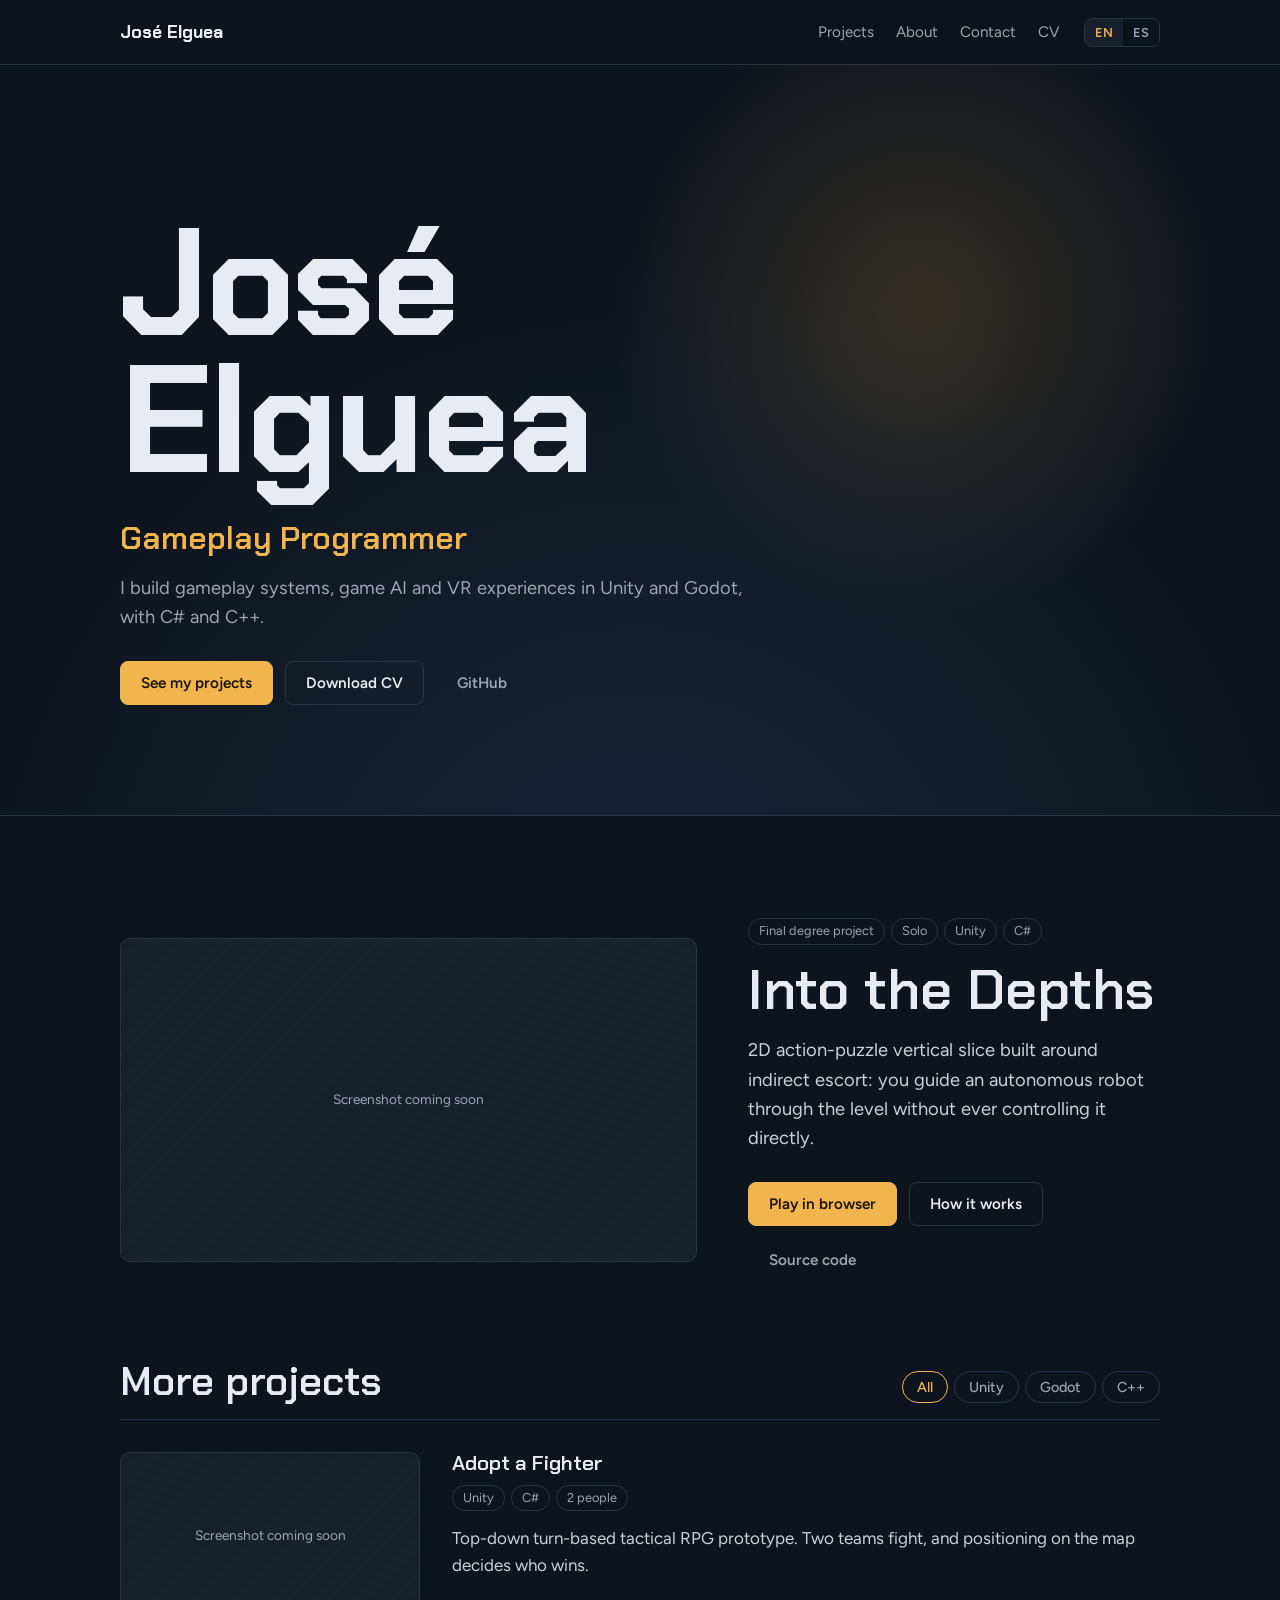
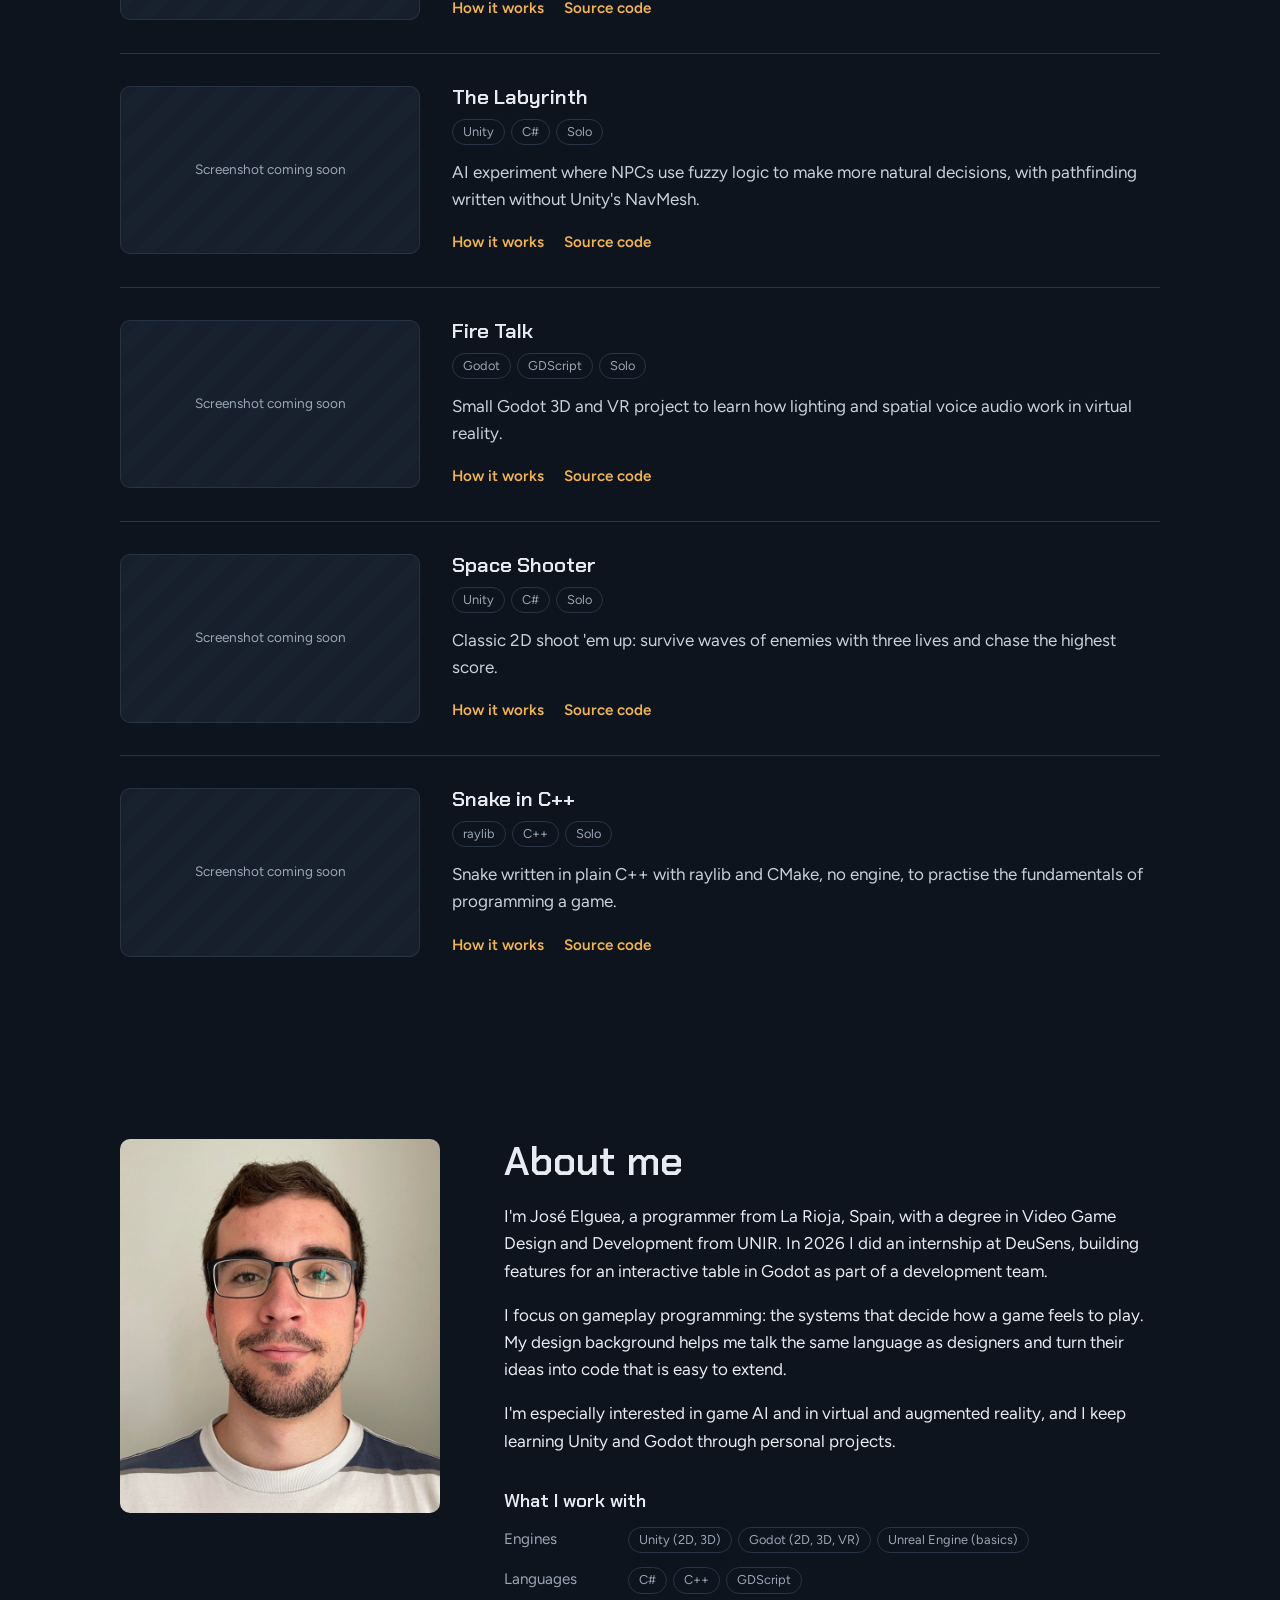
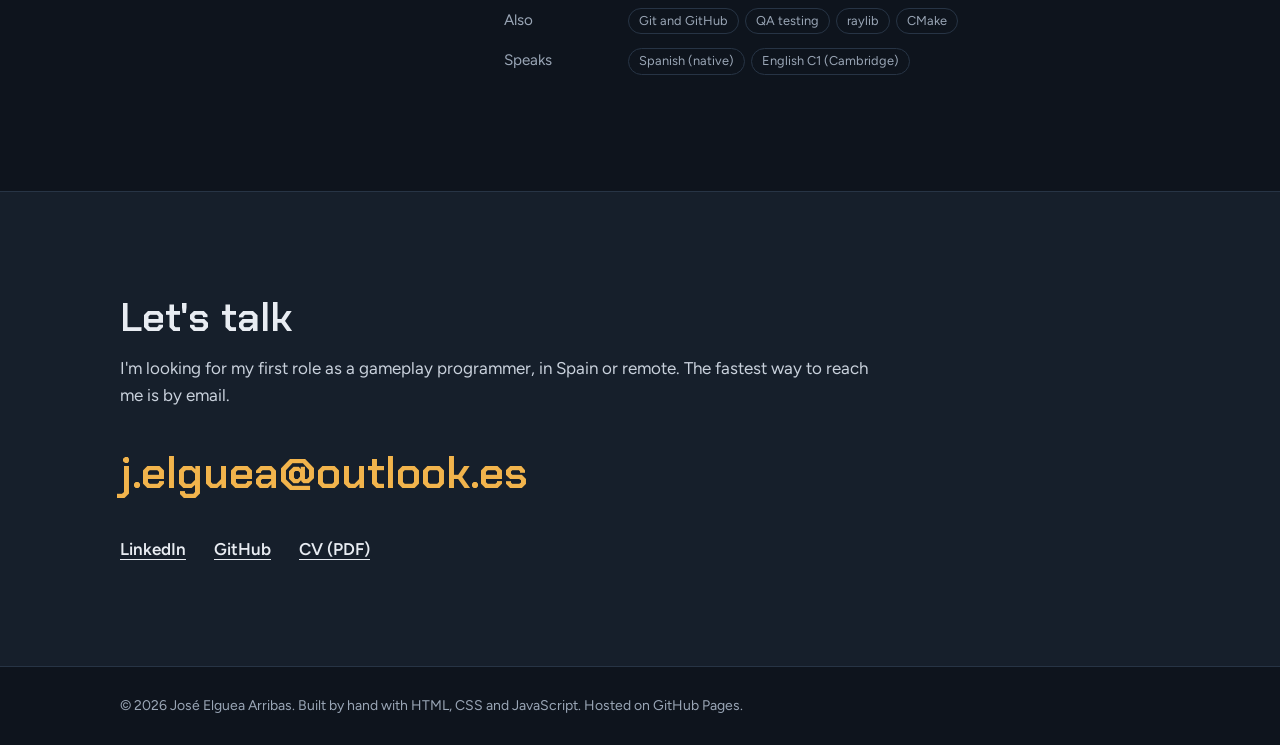
==== index.html @ 4c84e124 "First Version, Using some placeholders" ====
<!doctype html>
<html lang="en">
<head>
  <meta charset="utf-8">
  <meta name="viewport" content="width=device-width, initial-scale=1">
  <title>José Elguea · Gameplay Programmer</title>
  <meta name="description" content="Portfolio of José Elguea, gameplay programmer working in Unity and Godot with C# and C++. Gameplay systems, game AI and VR.">

  <!-- Link previews (LinkedIn, WhatsApp...). Add img/og-image.jpg (1200x630) later. -->
  <meta property="og:type" content="website">
  <meta property="og:title" content="José Elguea · Gameplay Programmer">
  <meta property="og:description" content="Gameplay systems, game AI and VR in Unity and Godot.">
  <meta property="og:url" content="https://jose-elar.github.io/">
  <meta property="og:image" content="https://jose-elar.github.io/img/og-image.jpg">
  <meta name="twitter:card" content="summary_large_image">

  <link rel="icon" href="img/favicon.svg" type="image/svg+xml">
  <link rel="preconnect" href="https://fonts.googleapis.com">
  <link rel="preconnect" href="https://fonts.gstatic.com" crossorigin>
  <link href="https://fonts.googleapis.com/css2?family=Chakra+Petch:wght@500;600;700&family=Figtree:wght@400;500;600&display=swap" rel="stylesheet">
  <link rel="stylesheet" href="css/style.css">
</head>
<body data-page="home">
  <a class="skip" href="#main">Skip to content</a>

  <header class="site-header">
    <div class="wrap header-inner">
      <a class="brand" href="./">José Elguea</a>
      <nav class="nav" aria-label="Main">
        <a href="#projects" data-i18n="navProjects">Projects</a>
        <a href="#about" data-i18n="navAbout">About</a>
        <a href="#contact" data-i18n="navContact">Contact</a>
        <a class="cv-link" href="cv/CV_EN.pdf" target="_blank" rel="noopener" data-i18n="navCv">CV</a>
      </nav>
      <div class="lang" role="group" aria-label="Language" data-i18n-aria="langLabel">
        <button type="button" data-lang="en">EN</button>
        <button type="button" data-lang="es">ES</button>
      </div>
    </div>
  </header>

  <main id="main">
    <section class="hero" id="top">
      <div class="hero-light" aria-hidden="true"></div>
      <div class="wrap hero-inner">
        <h1 class="hero-name">José<br>Elguea</h1>
        <p class="hero-role" data-i18n="heroRole">Gameplay Programmer</p>
        <p class="hero-line" data-i18n="heroLine"></p>
        <div class="actions">
          <a class="btn btn-primary" href="#projects" data-i18n="heroProjects">See my projects</a>
          <a class="btn cv-link" href="cv/CV_EN.pdf" target="_blank" rel="noopener" data-i18n="heroCv">Download CV</a>
          <a class="btn btn-quiet" href="https://github.com/Jose-Elar" target="_blank" rel="noopener" data-i18n="heroGithub">GitHub</a>
        </div>
      </div>
    </section>

    <section class="featured wrap" id="projects" aria-label="Featured project">
      <!-- filled by js/main.js from data/projects.js -->
    </section>

    <section class="more wrap" aria-labelledby="more-title">
      <div class="more-head">
        <h2 id="more-title" data-i18n="projectsTitle">More projects</h2>
        <div class="filters" role="group" aria-label="Filter projects">
          <button type="button" data-filter="all" data-i18n="filterAll" aria-pressed="true">All</button>
          <button type="button" data-filter="unity" data-i18n="filterUnity" aria-pressed="false">Unity</button>
          <button type="button" data-filter="godot" data-i18n="filterGodot" aria-pressed="false">Godot</button>
          <button type="button" data-filter="cpp" data-i18n="filterCpp" aria-pressed="false">C++</button>
        </div>
      </div>
      <ul class="project-list" id="project-list"></ul>
    </section>

    <section class="about wrap" id="about" aria-labelledby="about-title">
      <div class="about-photo">
        <!-- Put your photo at img/photo.jpg -->
        <img src="img/photo.jpg" alt="José Elguea" width="360" height="420" onerror="this.parentElement.classList.add('is-missing'); this.remove();">
      </div>
      <div class="about-text">
        <h2 id="about-title" data-i18n="aboutTitle">About me</h2>
        <div id="about-body"></div>
        <h3 data-i18n="skillsTitle">What I work with</h3>
        <dl class="skills" id="skills"></dl>
      </div>
    </section>

    <section class="contact" id="contact" aria-labelledby="contact-title">
      <div class="wrap">
        <h2 id="contact-title" data-i18n="contactTitle">Let's talk</h2>
        <p class="contact-body" data-i18n="contactBody"></p>
        <a class="contact-email" id="contact-email" href="mailto:j.elguea@outlook.es">j.elguea@outlook.es</a>
        <ul class="contact-links">
          <li><a id="contact-linkedin" href="#" target="_blank" rel="noopener" data-i18n="contactLinkedin">LinkedIn</a></li>
          <li><a id="contact-github" href="#" target="_blank" rel="noopener" data-i18n="contactGithub">GitHub</a></li>
          <li><a class="cv-link" href="cv/CV_EN.pdf" target="_blank" rel="noopener" data-i18n="contactCv">CV (PDF)</a></li>
        </ul>
      </div>
    </section>
  </main>

  <footer class="site-footer">
    <div class="wrap">
      <p>© <span id="year"></span> José Elguea Arribas. <span data-i18n="footer"></span></p>
    </div>
  </footer>

  <script src="data/texts.js"></script>
  <script src="data/projects.js"></script>
  <script src="js/main.js"></script>
</body>
</html>
---- css/style.css ----
/* ==========================================================
   José Elguea portfolio. Dark theme: "a lamp in the depths".
   Change the colors here and the whole site follows.
   ========================================================== */
:root {
  --abyss:   #0E141D;  /* page background */
  --surface: #161F2B;  /* raised areas */
  --line:    #273445;  /* borders and dividers */
  --text:    #E8ECF2;  /* main text */
  --muted:   #9AA6B6;  /* secondary text */
  --lamp:    #F2B44C;  /* accent: buttons, links, the hero light */
  --lamp-ink:#1B1307;  /* text on top of the accent */

  --font-display: "Chakra Petch", "Segoe UI", sans-serif;
  --font-body: "Figtree", "Segoe UI", system-ui, sans-serif;

  --wrap: 1120px;
  --gutter: clamp(16px, 4vw, 40px);
}

*, *::before, *::after { box-sizing: border-box; }

html { scroll-behavior: smooth; scroll-padding-top: 80px; }
@media (prefers-reduced-motion: reduce) { html { scroll-behavior: auto; } }

body {
  margin: 0;
  background: var(--abyss);
  color: var(--text);
  font-family: var(--font-body);
  font-size: 1.0625rem;
  line-height: 1.6;
  -webkit-font-smoothing: antialiased;
}

img, video, iframe { display: block; max-width: 100%; }

a { color: inherit; }
:focus-visible { outline: 2px solid var(--lamp); outline-offset: 3px; border-radius: 4px; }

h1, h2, h3 { font-family: var(--font-display); font-weight: 600; line-height: 1.1; margin: 0; }
h2 { font-size: clamp(1.75rem, 3.5vw, 2.5rem); }
h3 { font-size: 1.3rem; }
p { margin: 0 0 1em; max-width: 68ch; }

.wrap { max-width: var(--wrap); margin: 0 auto; padding: 0 var(--gutter); }

.skip {
  position: absolute; left: -999px; top: 8px; z-index: 100;
  background: var(--lamp); color: var(--lamp-ink); padding: 8px 14px; border-radius: 6px;
}
.skip:focus { left: 8px; }

/* ---------- Header ---------- */
.site-header {
  position: sticky; top: 0; z-index: 10;
  background: color-mix(in srgb, var(--abyss) 88%, transparent);
  backdrop-filter: blur(8px);
  border-bottom: 1px solid var(--line);
}
.header-inner { display: flex; align-items: center; gap: 24px; height: 64px; }
.brand { font-family: var(--font-display); font-weight: 700; font-size: 1.1rem; text-decoration: none; margin-right: auto; }
.nav { display: flex; gap: 22px; }
.nav a { text-decoration: none; color: var(--muted); font-size: 0.95rem; }
.nav a:hover { color: var(--text); }

.lang { display: flex; border: 1px solid var(--line); border-radius: 8px; overflow: hidden; }
.lang button {
  background: none; border: 0; color: var(--muted); font: 600 0.8rem var(--font-body);
  padding: 6px 10px; cursor: pointer;
}
.lang button[aria-pressed="true"] { background: var(--surface); color: var(--lamp); }

/* ---------- Buttons and links ---------- */
.actions { display: flex; flex-wrap: wrap; gap: 12px; margin-top: 28px; }
.btn {
  display: inline-flex; align-items: center; min-height: 44px; padding: 0 20px;
  border: 1px solid var(--line); border-radius: 8px;
  text-decoration: none; font-weight: 600; font-size: 0.95rem;
  transition: border-color .15s, background-color .15s;
}
.btn:hover { border-color: var(--muted); }
.btn-primary { background: var(--lamp); border-color: var(--lamp); color: var(--lamp-ink); }
.btn-primary:hover { background: #F7C66D; border-color: #F7C66D; }
.btn-quiet { border-color: transparent; color: var(--muted); }
.btn-quiet:hover { color: var(--text); border-color: transparent; }

.link { color: var(--lamp); font-weight: 600; text-decoration: none; font-size: 0.95rem; }
.link:hover { text-decoration: underline; text-underline-offset: 3px; }
.actions-small { gap: 20px; margin-top: 4px; }

.tags { list-style: none; display: flex; flex-wrap: wrap; gap: 6px; padding: 0; margin: 0 0 14px; }
.tags li {
  font-size: 0.8rem; color: var(--muted); padding: 2px 10px;
  border: 1px solid var(--line); border-radius: 999px;
}

/* ---------- Hero ---------- */
.hero {
  --lx: 72%; --ly: 32%;
  position: relative; overflow: hidden;
  padding: clamp(72px, 12vw, 150px) 0 clamp(64px, 9vw, 110px);
  border-bottom: 1px solid var(--line);
}
.hero-light {
  position: absolute; inset: 0; pointer-events: none;
  background:
    radial-gradient(520px circle at var(--lx) var(--ly), rgba(242, 180, 76, 0.16), transparent 60%),
    radial-gradient(1200px circle at 50% 120%, rgba(40, 70, 110, 0.35), transparent 60%);
  transition: background-position .2s;
}
.hero-inner { position: relative; }
.hero-name {
  font-size: clamp(4rem, 13vw, 9.5rem);
  font-weight: 700; line-height: 0.9; letter-spacing: -0.02em;
}
.hero-role {
  font-family: var(--font-display); font-weight: 600;
  font-size: clamp(1.4rem, 3vw, 2rem); color: var(--lamp);
  margin: 24px 0 10px;
}
.hero-line { color: var(--muted); font-size: 1.15rem; max-width: 52ch; }

/* ---------- Media boxes (images, placeholders) ---------- */
.media {
  position: relative; aspect-ratio: 16 / 9; border-radius: 10px; overflow: hidden;
  background: var(--surface); border: 1px solid var(--line);
}
.media img, .media video, .media iframe { width: 100%; height: 100%; object-fit: cover; border: 0; }
.media.is-missing {
  display: grid; place-items: center;
  background: repeating-linear-gradient(135deg, var(--surface) 0 14px, #18222F 14px 28px);
}
.media.is-missing span { color: var(--muted); font-size: 0.85rem; }

/* ---------- Featured project ---------- */
.featured {
  display: grid; grid-template-columns: 7fr 5fr; gap: clamp(28px, 4vw, 56px); align-items: center;
  padding-top: clamp(64px, 8vw, 104px); padding-bottom: clamp(48px, 6vw, 80px);
}
.featured h2 { font-size: clamp(2.25rem, 5vw, 3.5rem); margin-bottom: 16px; }
.lead { font-size: 1.15rem; color: #C9D1DC; }

/* ---------- Project list ---------- */
.more { padding-bottom: clamp(64px, 8vw, 110px); }
.more-head { display: flex; flex-wrap: wrap; align-items: end; justify-content: space-between; gap: 16px; margin-bottom: 16px; }
.filters { display: flex; gap: 6px; flex-wrap: wrap; }
.filters button {
  background: none; border: 1px solid var(--line); color: var(--muted);
  font: 500 0.9rem var(--font-body); padding: 6px 14px; border-radius: 999px; cursor: pointer;
}
.filters button[aria-pressed="true"] { border-color: var(--lamp); color: var(--lamp); }

.project-list { list-style: none; margin: 0; padding: 0; }
.project {
  display: grid; grid-template-columns: 300px 1fr; gap: 32px; align-items: start;
  padding: 32px 0; border-top: 1px solid var(--line);
}
.project[hidden] { display: none; }
.project-thumb { display: block; text-decoration: none; }
.project h3 { margin-bottom: 10px; }
.project h3 a { text-decoration: none; }
.project h3 a:hover { color: var(--lamp); }
.project p { color: #C9D1DC; }

/* ---------- About ---------- */
.about {
  display: grid; grid-template-columns: 320px 1fr; gap: clamp(32px, 5vw, 72px); align-items: start;
  padding-top: clamp(32px, 4vw, 48px); padding-bottom: clamp(64px, 8vw, 104px);
}
.about-photo img { width: 100%; height: auto; border-radius: 10px; }
.about-photo.is-missing {
  aspect-ratio: 6 / 7; border-radius: 10px; border: 1px solid var(--line);
  background: repeating-linear-gradient(135deg, var(--surface) 0 14px, #18222F 14px 28px);
}
.about h2 { margin-bottom: 20px; }
.about h3 { margin: 36px 0 16px; font-size: 1.15rem; }
.skills { margin: 0; }
.skills > div { display: grid; grid-template-columns: 7rem 1fr; gap: 12px; align-items: baseline; }
.skills dt { color: var(--muted); font-size: 0.95rem; }
.skills dd { margin: 0; }

/* ---------- Contact ---------- */
.contact { background: var(--surface); border-top: 1px solid var(--line); padding: clamp(64px, 8vw, 104px) 0; }
.contact h2 { margin-bottom: 16px; }
.contact-body { color: #C9D1DC; }
.contact-email {
  display: inline-block; margin: 12px 0 28px;
  font-family: var(--font-display); font-weight: 600; font-size: clamp(1.5rem, 4.5vw, 2.75rem);
  color: var(--lamp); text-decoration: none; word-break: break-word;
}
.contact-email:hover { text-decoration: underline; text-underline-offset: 6px; text-decoration-thickness: 2px; }
.contact-links { list-style: none; display: flex; flex-wrap: wrap; gap: 28px; padding: 0; margin: 0; }
.contact-links a { color: var(--text); font-weight: 600; text-underline-offset: 4px; }

/* ---------- Footer ---------- */
.site-footer { border-top: 1px solid var(--line); padding: 28px 0; color: var(--muted); font-size: 0.875rem; }
.site-footer p { margin: 0; max-width: none; }

/* ---------- Project page ---------- */
.project-page { padding-top: 32px; padding-bottom: clamp(64px, 8vw, 104px); }
.back { display: inline-block; color: var(--muted); text-decoration: none; font-size: 0.95rem; margin-bottom: 40px; }
.back:hover { color: var(--text); }
.project-head { margin-bottom: 40px; }
.project-head h1 { font-size: clamp(2.5rem, 7vw, 4.5rem); margin-bottom: 16px; }

.gallery { display: grid; grid-template-columns: repeat(auto-fit, minmax(260px, 1fr)); gap: 16px; margin-top: 16px; }

.project-info {
  display: grid; grid-template-columns: 1fr 300px; gap: clamp(32px, 5vw, 64px);
  margin-top: 56px; align-items: start;
}
.project-desc p { color: #C9D1DC; }
.facts { margin: 0; border: 1px solid var(--line); border-radius: 10px; padding: 8px 20px; }
.facts > div { padding: 12px 0; border-bottom: 1px solid var(--line); }
.facts > div:last-child { border-bottom: 0; }
.facts dt { color: var(--muted); font-size: 0.85rem; }
.facts dd { margin: 2px 0 0; font-weight: 600; }

.systems-wrap { margin-top: 72px; }
.systems-wrap h2 { margin-bottom: 24px; }
.systems { list-style: none; padding: 0; margin: 0; display: grid; grid-template-columns: repeat(auto-fit, minmax(260px, 1fr)); gap: 16px; }
.systems li { border-left: 3px solid var(--lamp); background: var(--surface); padding: 20px 22px; border-radius: 0 10px 10px 0; }
.systems h3 { font-size: 1.15rem; margin-bottom: 10px; }
.systems p { color: #C9D1DC; font-size: 0.98rem; }
.pending { color: var(--muted); font-size: 0.9rem; font-style: italic; }

/* ---------- Smaller screens ---------- */
@media (max-width: 860px) {
  .featured, .about, .project-info { grid-template-columns: 1fr; }
  .project { grid-template-columns: 200px 1fr; gap: 20px; }
  .about-photo { max-width: 260px; }
}
@media (max-width: 600px) {
  .nav { display: none; }
  .project { grid-template-columns: 1fr; }
  .skills > div { grid-template-columns: 1fr; gap: 4px; margin-bottom: 12px; }
}
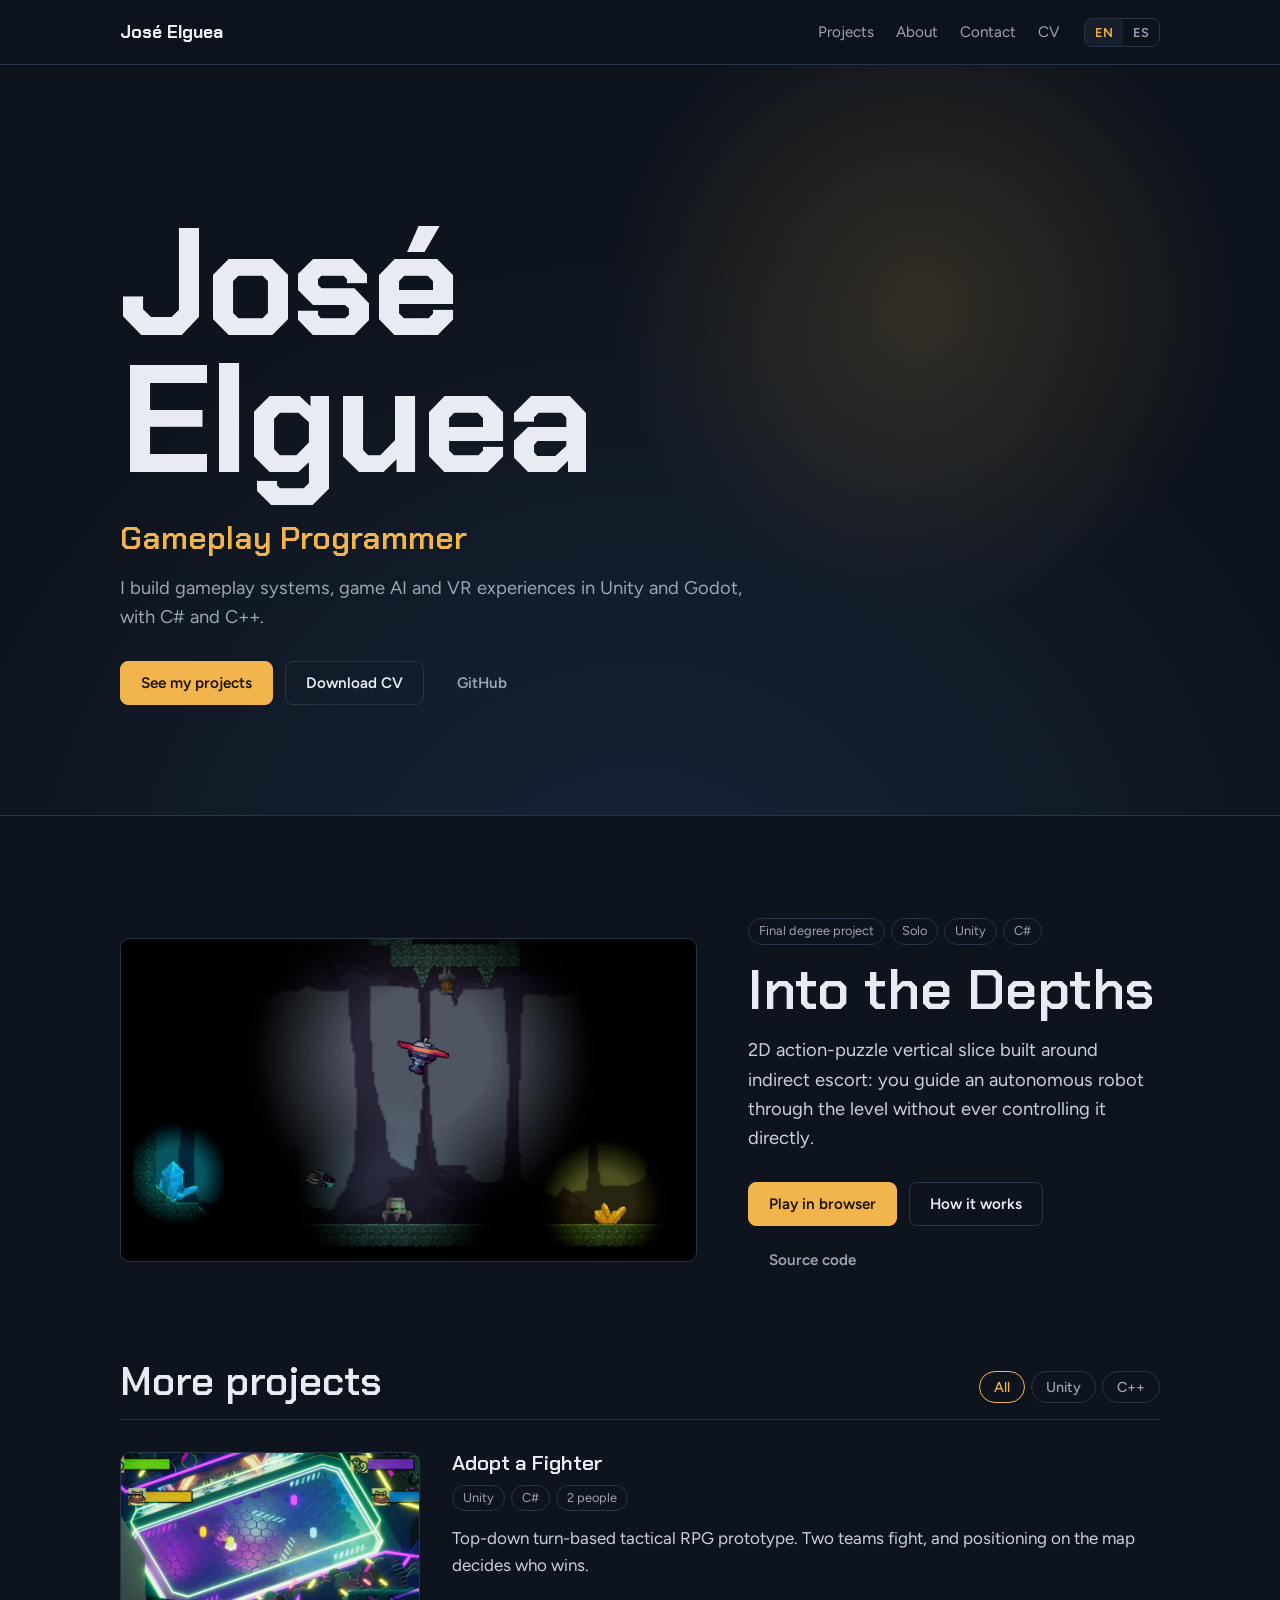
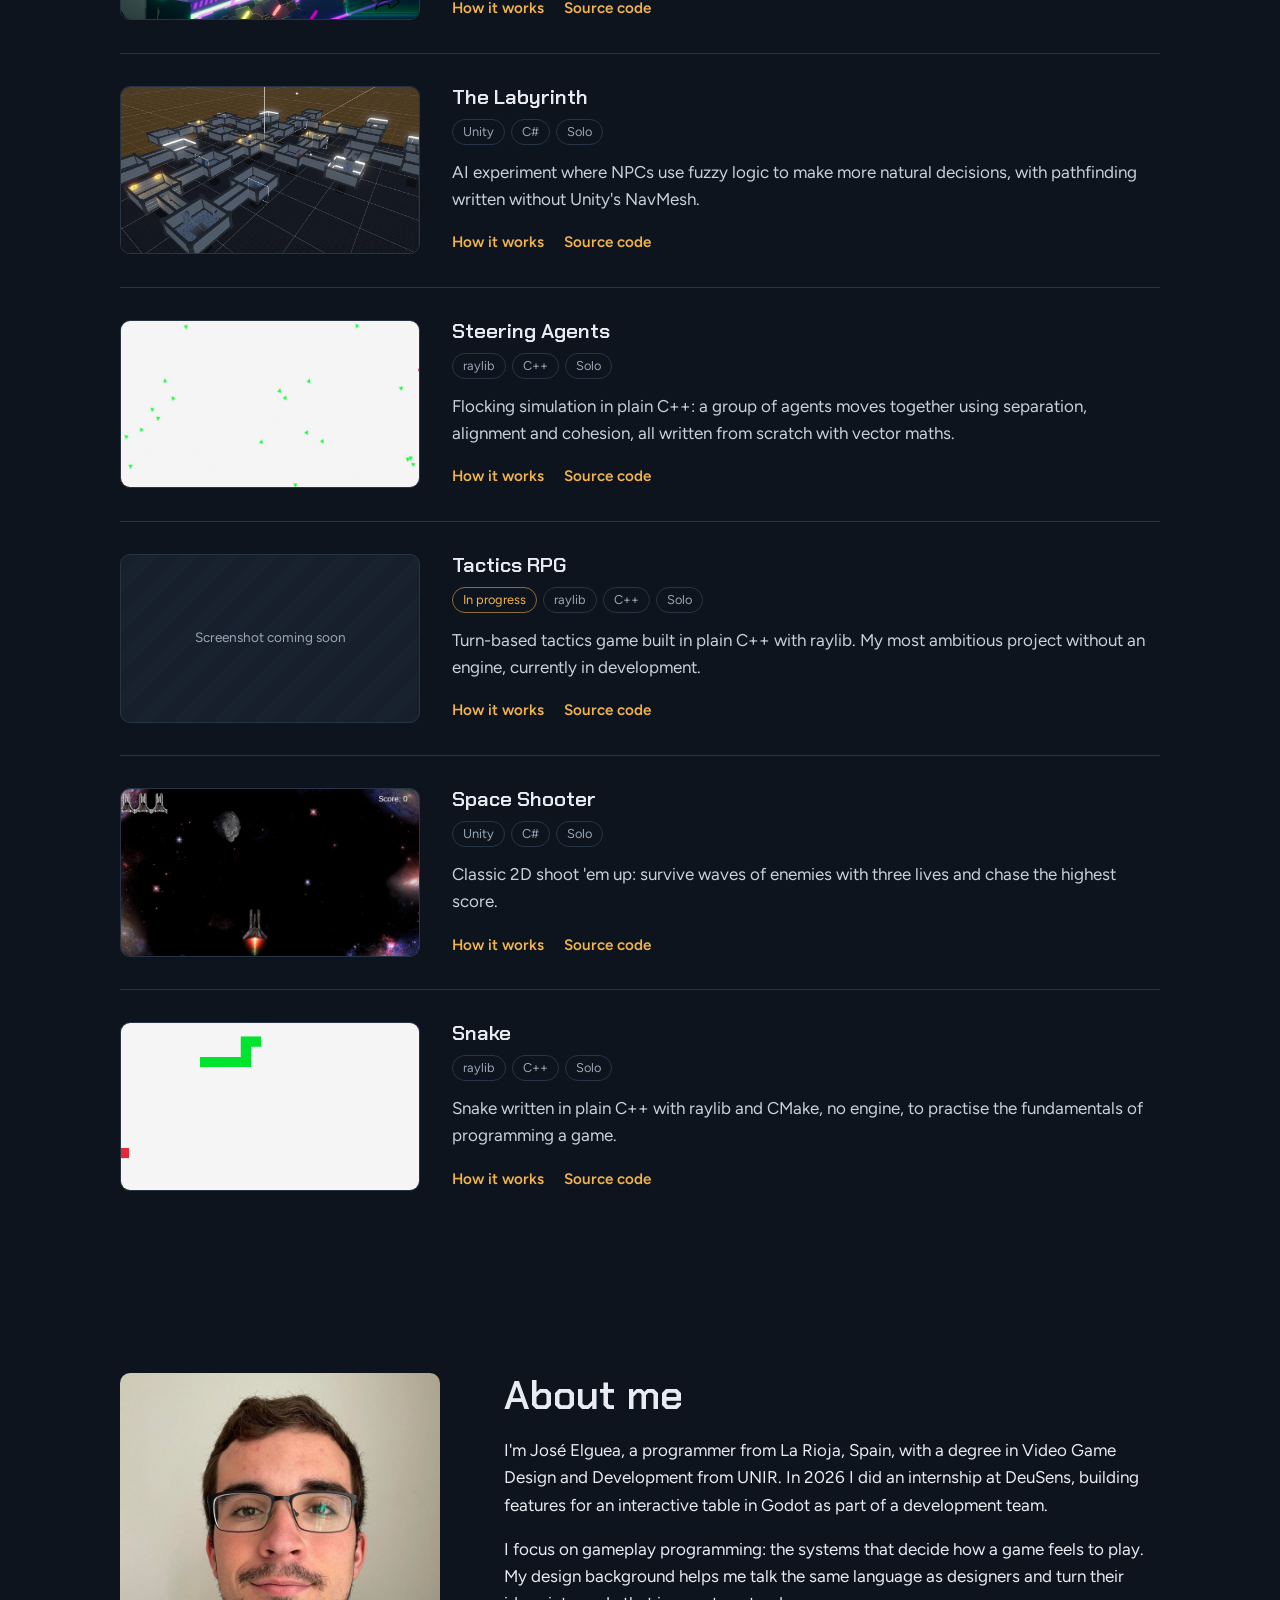
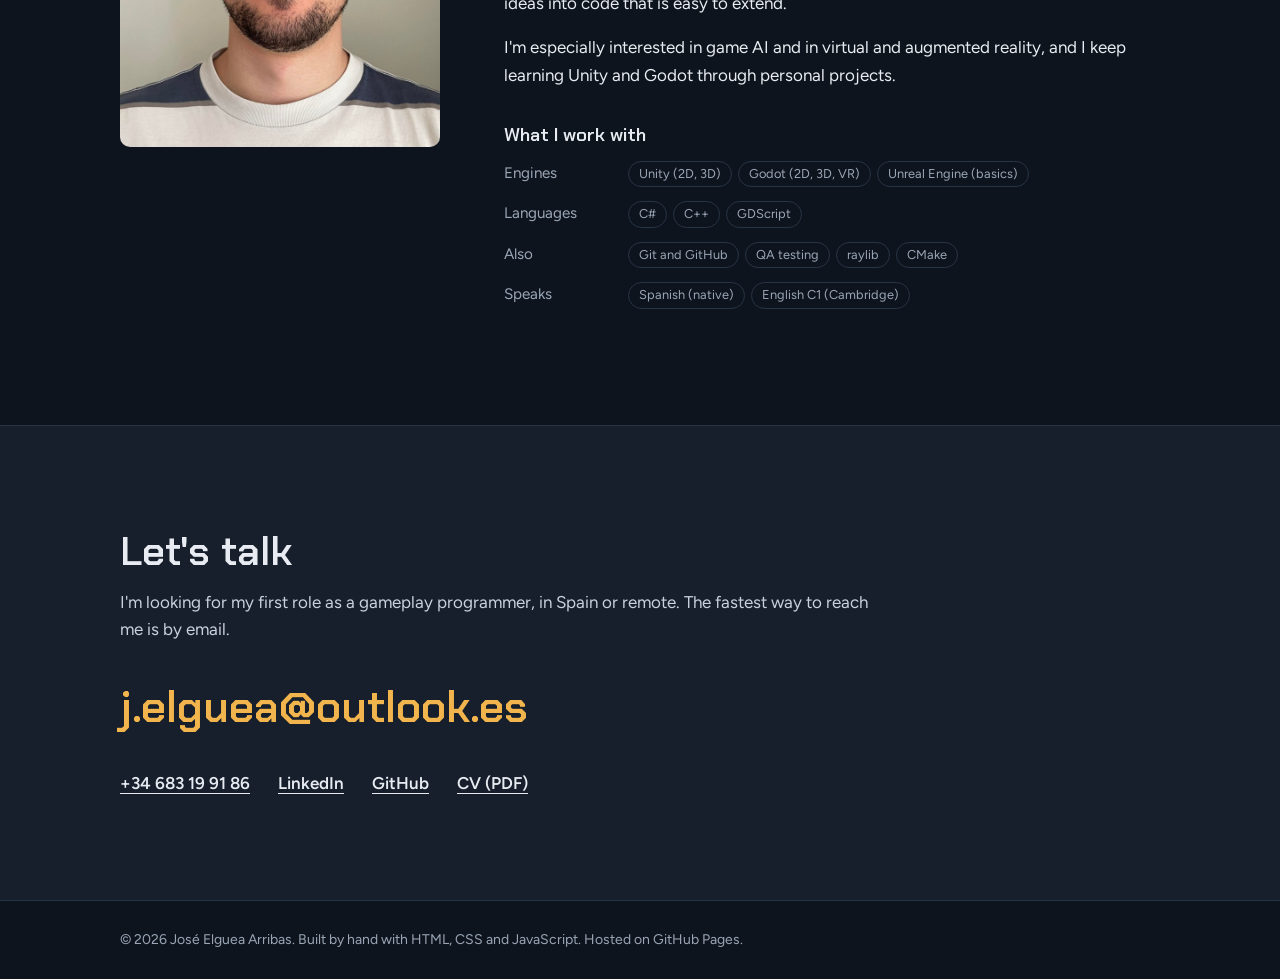
==== commit ebbd1418: "Updated page with img and gift of projects" ====
--- a/index.html
+++ b/index.html
@@ -90,6 +90,7 @@
         <p class="contact-body" data-i18n="contactBody"></p>
         <a class="contact-email" id="contact-email" href="mailto:j.elguea@outlook.es">j.elguea@outlook.es</a>
         <ul class="contact-links">
+          <li><a id="contact-phone" href="tel:+34683199186">+34 683 19 91 86</a></li>
           <li><a id="contact-linkedin" href="#" target="_blank" rel="noopener" data-i18n="contactLinkedin">LinkedIn</a></li>
           <li><a id="contact-github" href="#" target="_blank" rel="noopener" data-i18n="contactGithub">GitHub</a></li>
           <li><a class="cv-link" href="cv/CV_EN.pdf" target="_blank" rel="noopener" data-i18n="contactCv">CV (PDF)</a></li>
--- a/css/style.css
+++ b/css/style.css
@@ -95,6 +95,8 @@
   border: 1px solid var(--line); border-radius: 999px;
 }
 
+.tags .tag-wip { color: var(--lamp); border-color: color-mix(in srgb, var(--lamp) 55%, transparent); }
+
 /* ---------- Hero ---------- */
 .hero {
   --lx: 72%; --ly: 32%;
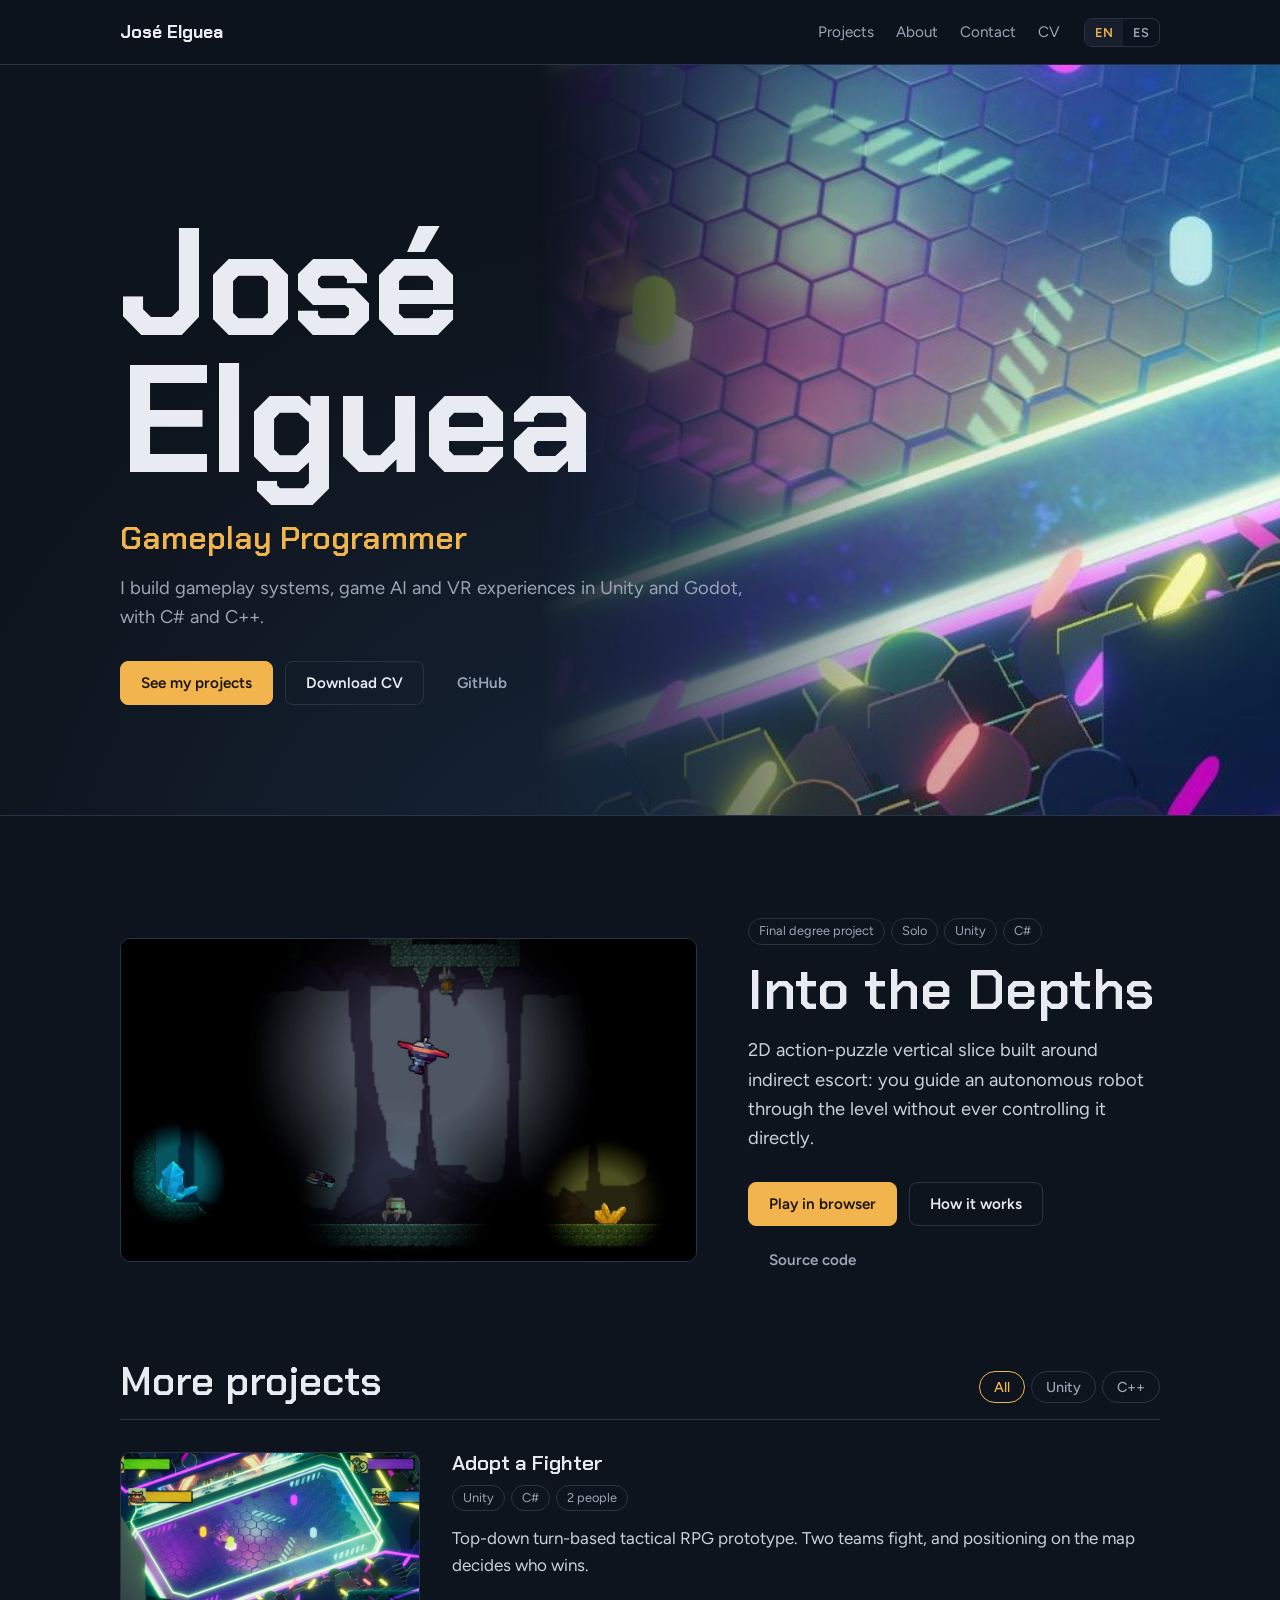
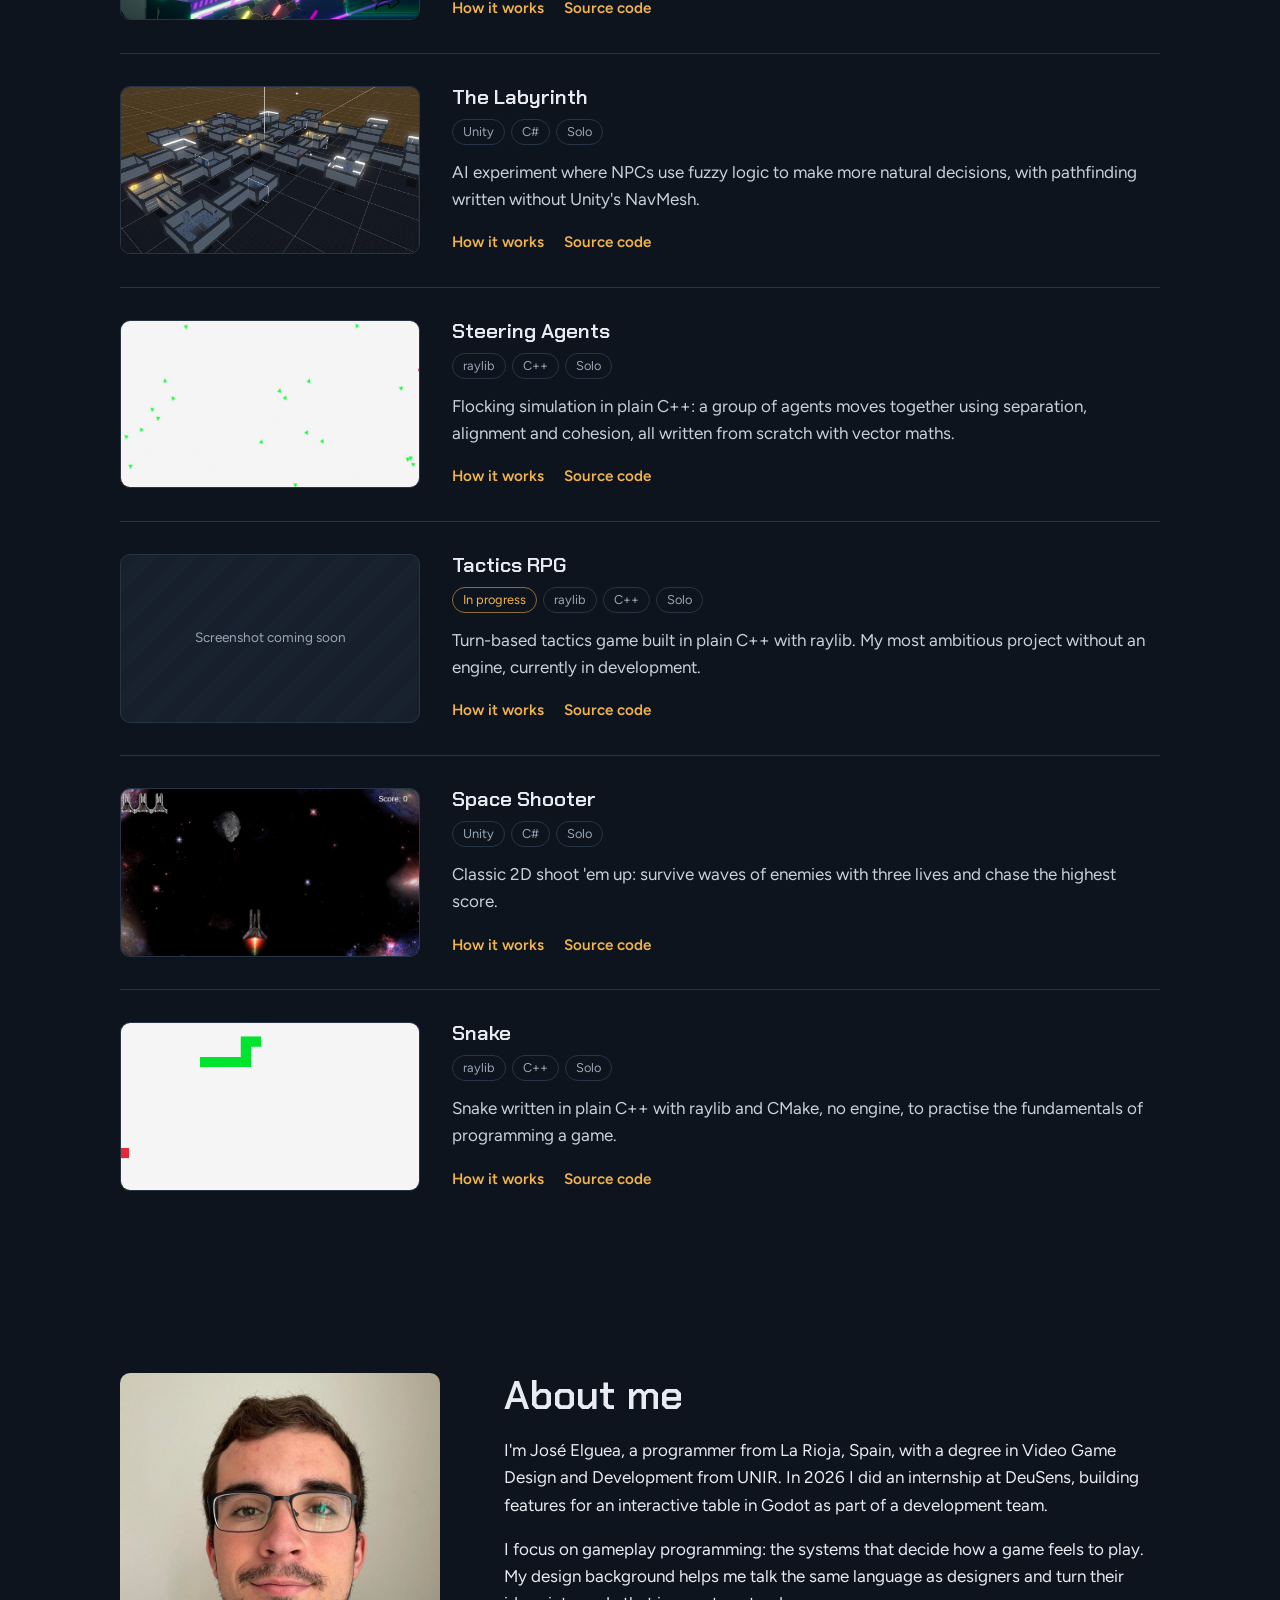
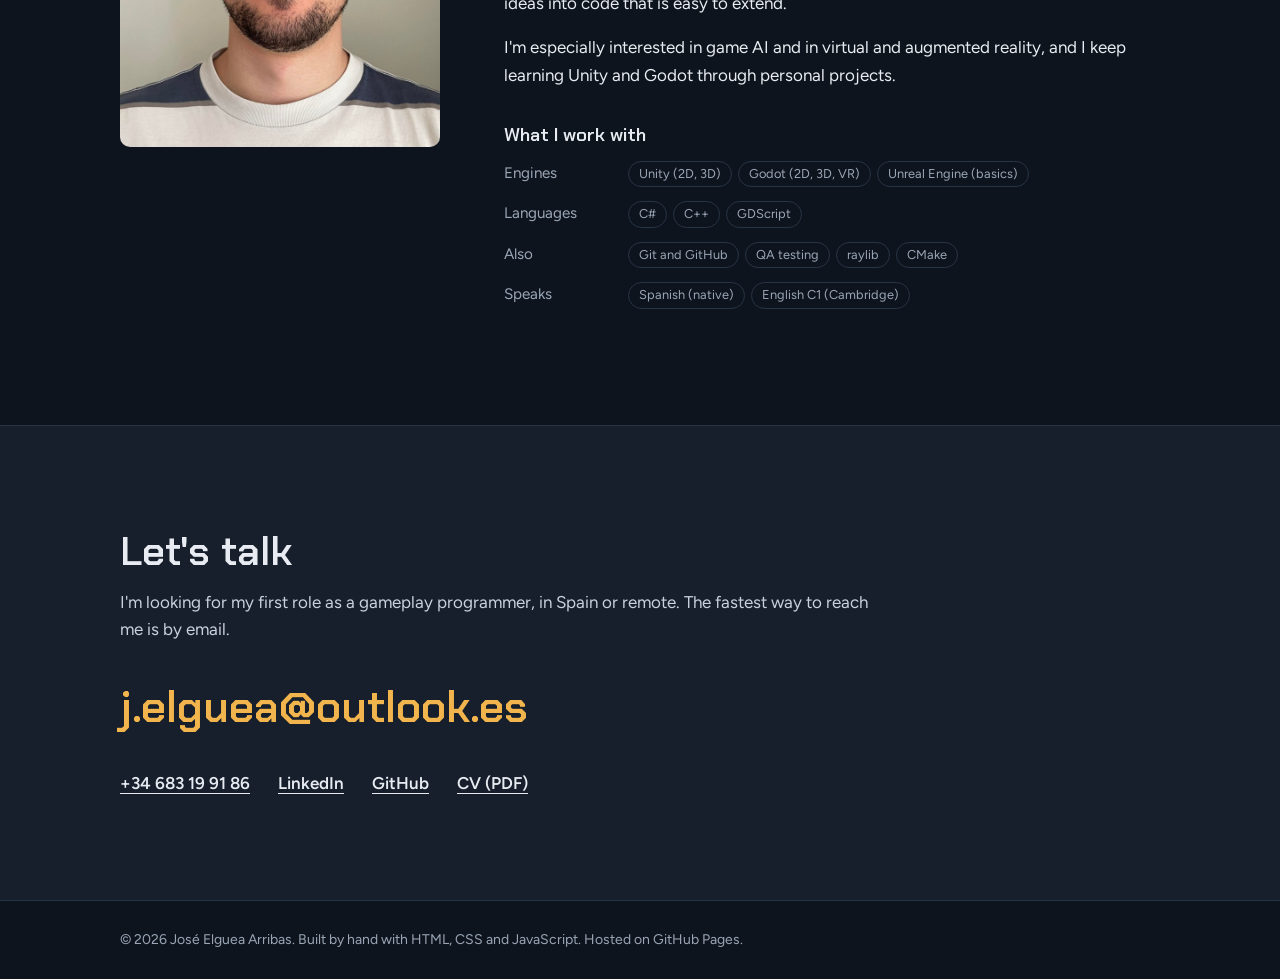
==== commit 24ebb152: "Updated Background" ====
--- a/index.html
+++ b/index.html
@@ -41,6 +41,8 @@
 
   <main id="main">
     <section class="hero" id="top">
+      <!-- Background art: change the image in css/style.css (.hero-art) -->
+      <div class="hero-art" aria-hidden="true"></div>
       <div class="hero-light" aria-hidden="true"></div>
       <div class="wrap hero-inner">
         <h1 class="hero-name">José<br>Elguea</h1>
--- a/css/style.css
+++ b/css/style.css
@@ -111,6 +111,13 @@
     radial-gradient(1200px circle at 50% 120%, rgba(40, 70, 110, 0.35), transparent 60%);
   transition: background-position .2s;
 }
+.hero-art {
+  position: absolute; top: 0; right: 0; bottom: 0; width: 58%;
+  background: url("../img/hero-bg.jpg") center / cover no-repeat;
+  /* fade the image into the dark background on its left edge */
+  -webkit-mask-image: linear-gradient(to right, transparent 0%, #000 50%);
+          mask-image: linear-gradient(to right, transparent 0%, #000 50%);
+}
 .hero-inner { position: relative; }
 .hero-name {
   font-size: clamp(4rem, 13vw, 9.5rem);
@@ -233,6 +240,14 @@
   .project { grid-template-columns: 200px 1fr; gap: 20px; }
   .about-photo { max-width: 260px; }
 }
+@media (max-width: 860px) {
+  /* On narrow screens the image sits behind the text, darker so it stays readable */
+  .hero-art {
+    width: 100%; opacity: 0.35;
+    -webkit-mask-image: linear-gradient(to bottom, #000 0%, transparent 100%);
+            mask-image: linear-gradient(to bottom, #000 0%, transparent 100%);
+  }
+}
 @media (max-width: 600px) {
   .nav { display: none; }
   .project { grid-template-columns: 1fr; }
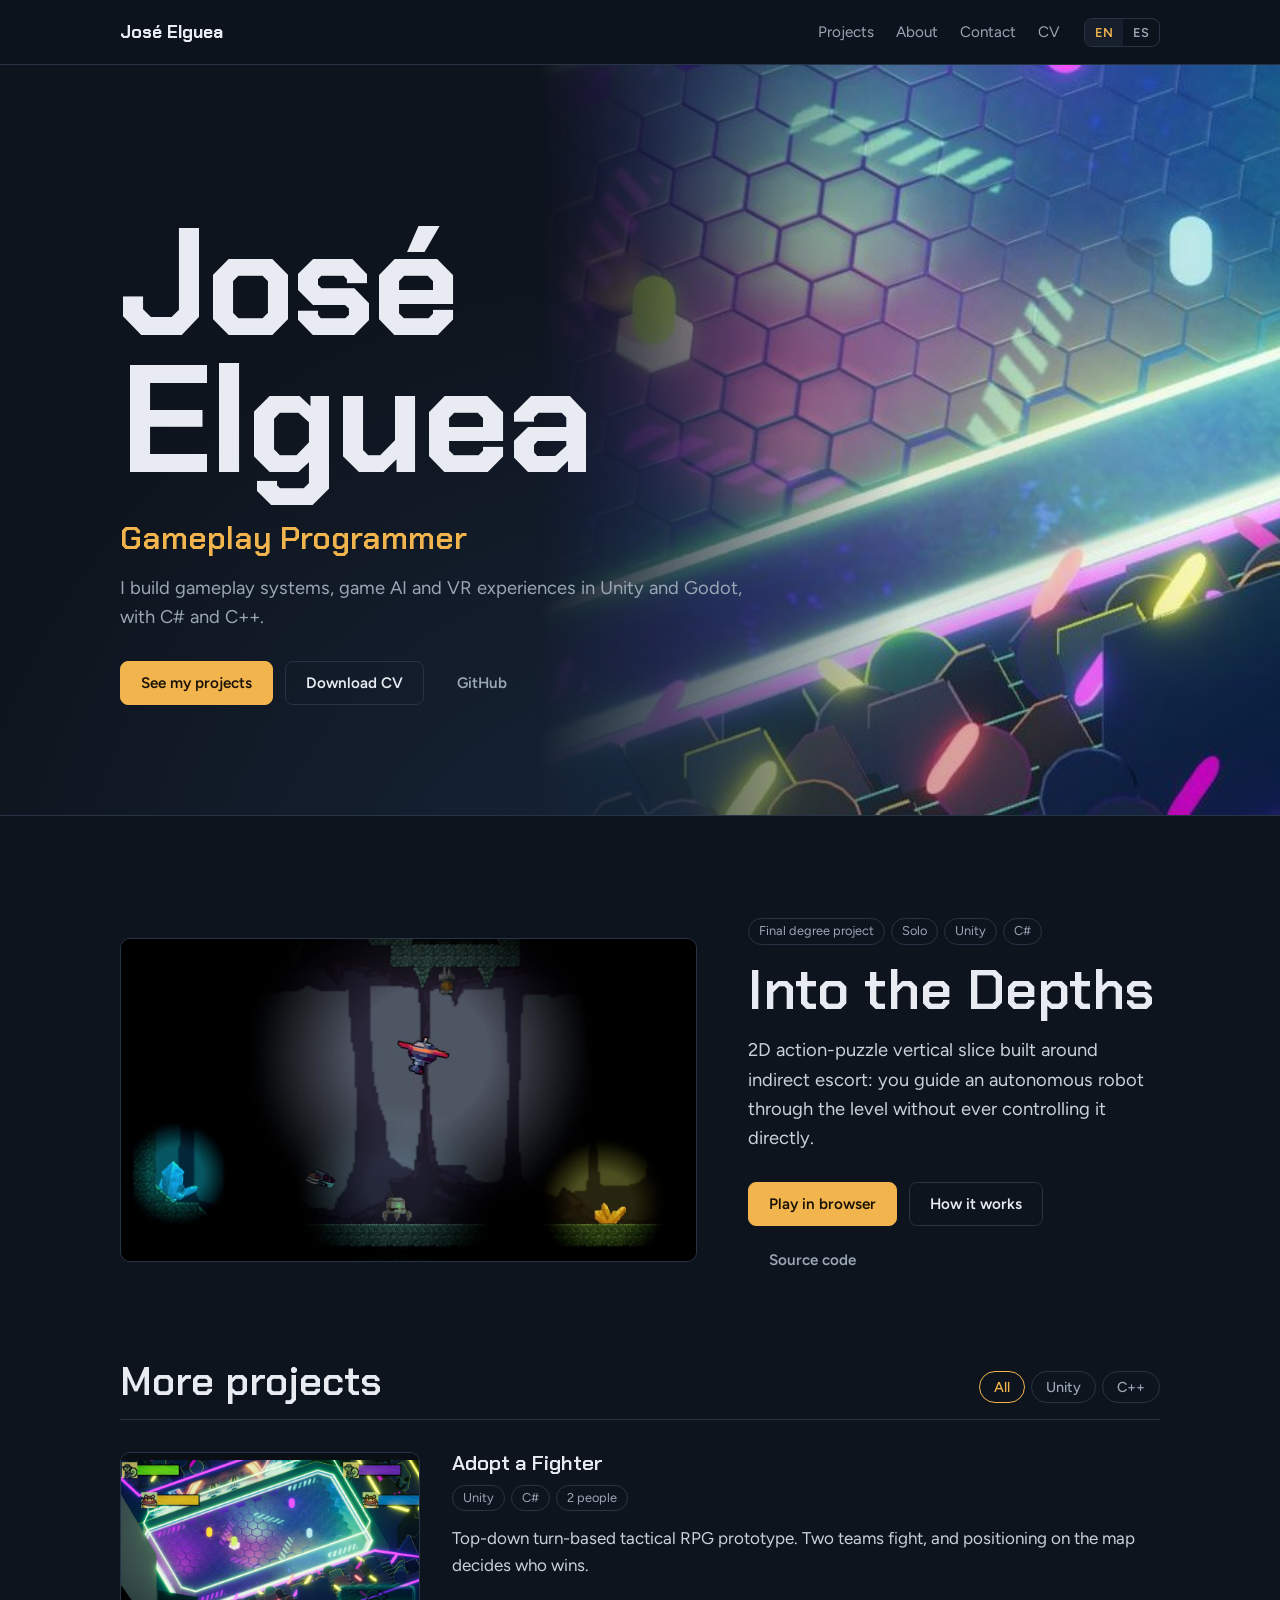
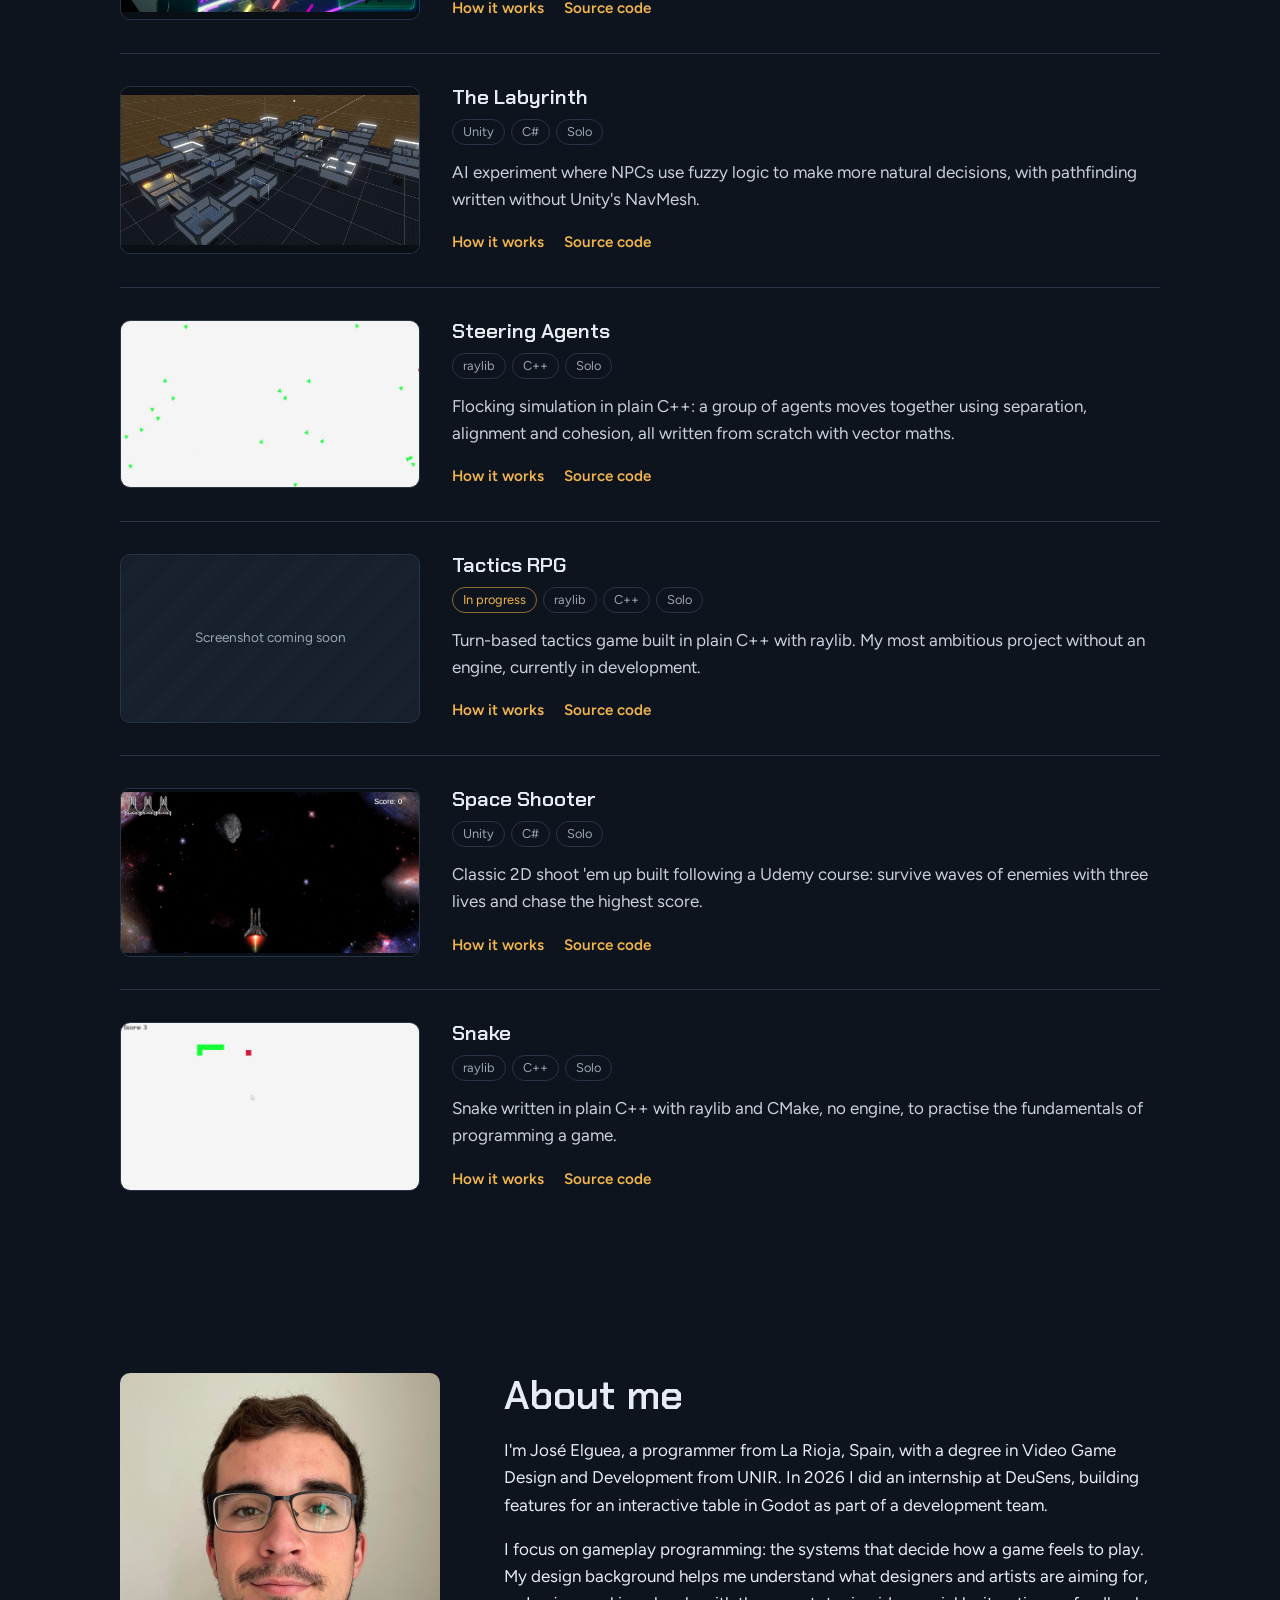
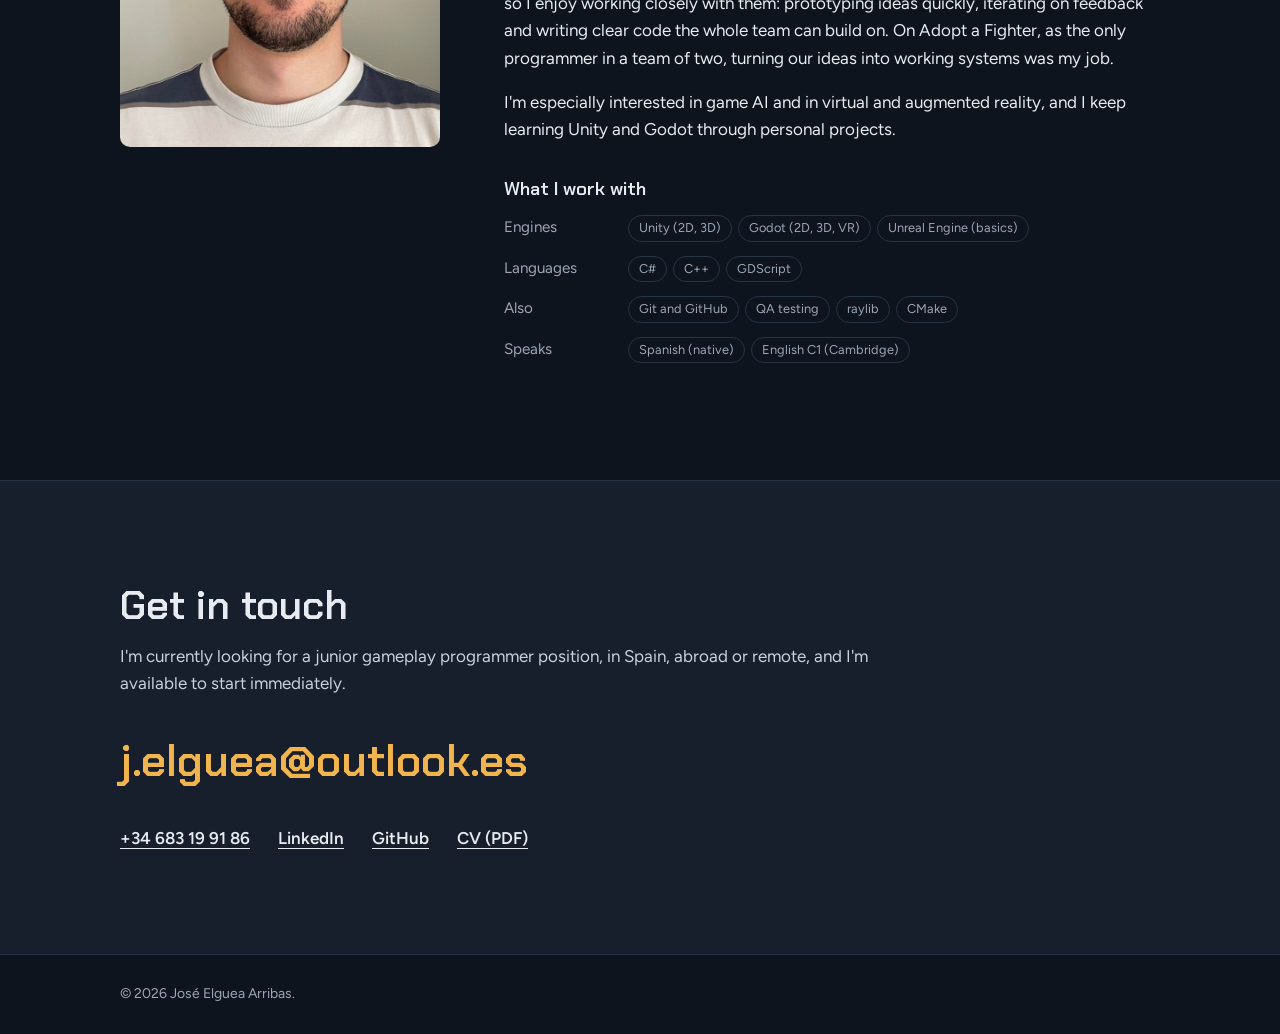
==== commit eedf0d07: "Full Update for Basic Set Up" ====
--- a/index.html
+++ b/index.html
@@ -25,7 +25,7 @@
 
   <header class="site-header">
     <div class="wrap header-inner">
-      <a class="brand" href="./">José Elguea</a>
+      <a class="brand" href="index.html">José Elguea</a>
       <nav class="nav" aria-label="Main">
         <a href="#projects" data-i18n="navProjects">Projects</a>
         <a href="#about" data-i18n="navAbout">About</a>
@@ -103,7 +103,7 @@
 
   <footer class="site-footer">
     <div class="wrap">
-      <p>© <span id="year"></span> José Elguea Arribas. <span data-i18n="footer"></span></p>
+      <p>© <span id="year"></span> José Elguea Arribas.</p>
     </div>
   </footer>
 
--- a/css/style.css
+++ b/css/style.css
@@ -136,6 +136,8 @@
   background: var(--surface); border: 1px solid var(--line);
 }
 .media img, .media video, .media iframe { width: 100%; height: 100%; object-fit: cover; border: 0; }
+/* Screenshots are shown whole, never cropped: wider/taller images get thin dark bars */
+.media img { object-fit: contain; background: #0A0F16; }
 .media.is-missing {
   display: grid; place-items: center;
   background: repeating-linear-gradient(135deg, var(--surface) 0 14px, #18222F 14px 28px);
@@ -229,6 +231,10 @@
 .systems-wrap { margin-top: 72px; }
 .systems-wrap h2 { margin-bottom: 24px; }
 .systems { list-style: none; padding: 0; margin: 0; display: grid; grid-template-columns: repeat(auto-fit, minmax(260px, 1fr)); gap: 16px; }
+/* exactly 4 systems: 2x2 instead of 3 + 1 */
+@media (min-width: 700px) {
+  .systems:has(> li:nth-child(4):last-child) { grid-template-columns: repeat(2, 1fr); }
+}
 .systems li { border-left: 3px solid var(--lamp); background: var(--surface); padding: 20px 22px; border-radius: 0 10px 10px 0; }
 .systems h3 { font-size: 1.15rem; margin-bottom: 10px; }
 .systems p { color: #C9D1DC; font-size: 0.98rem; }
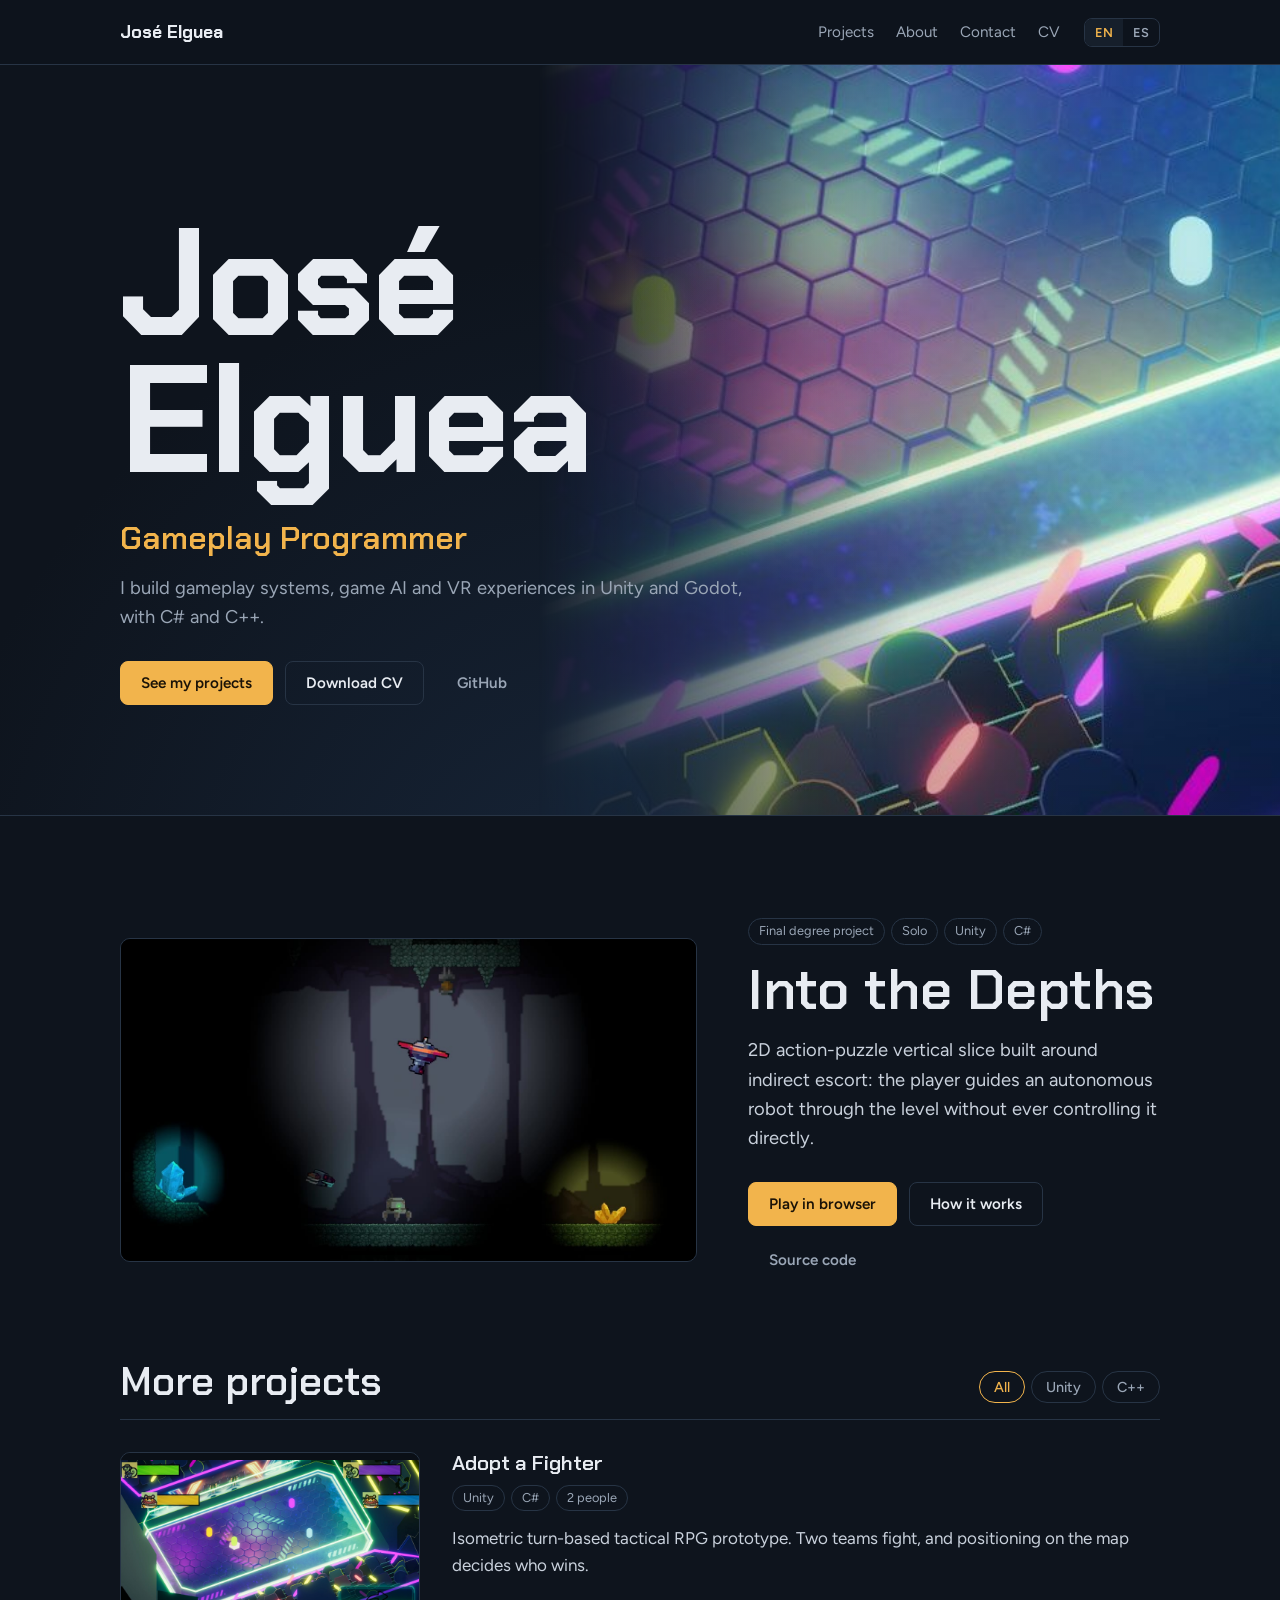
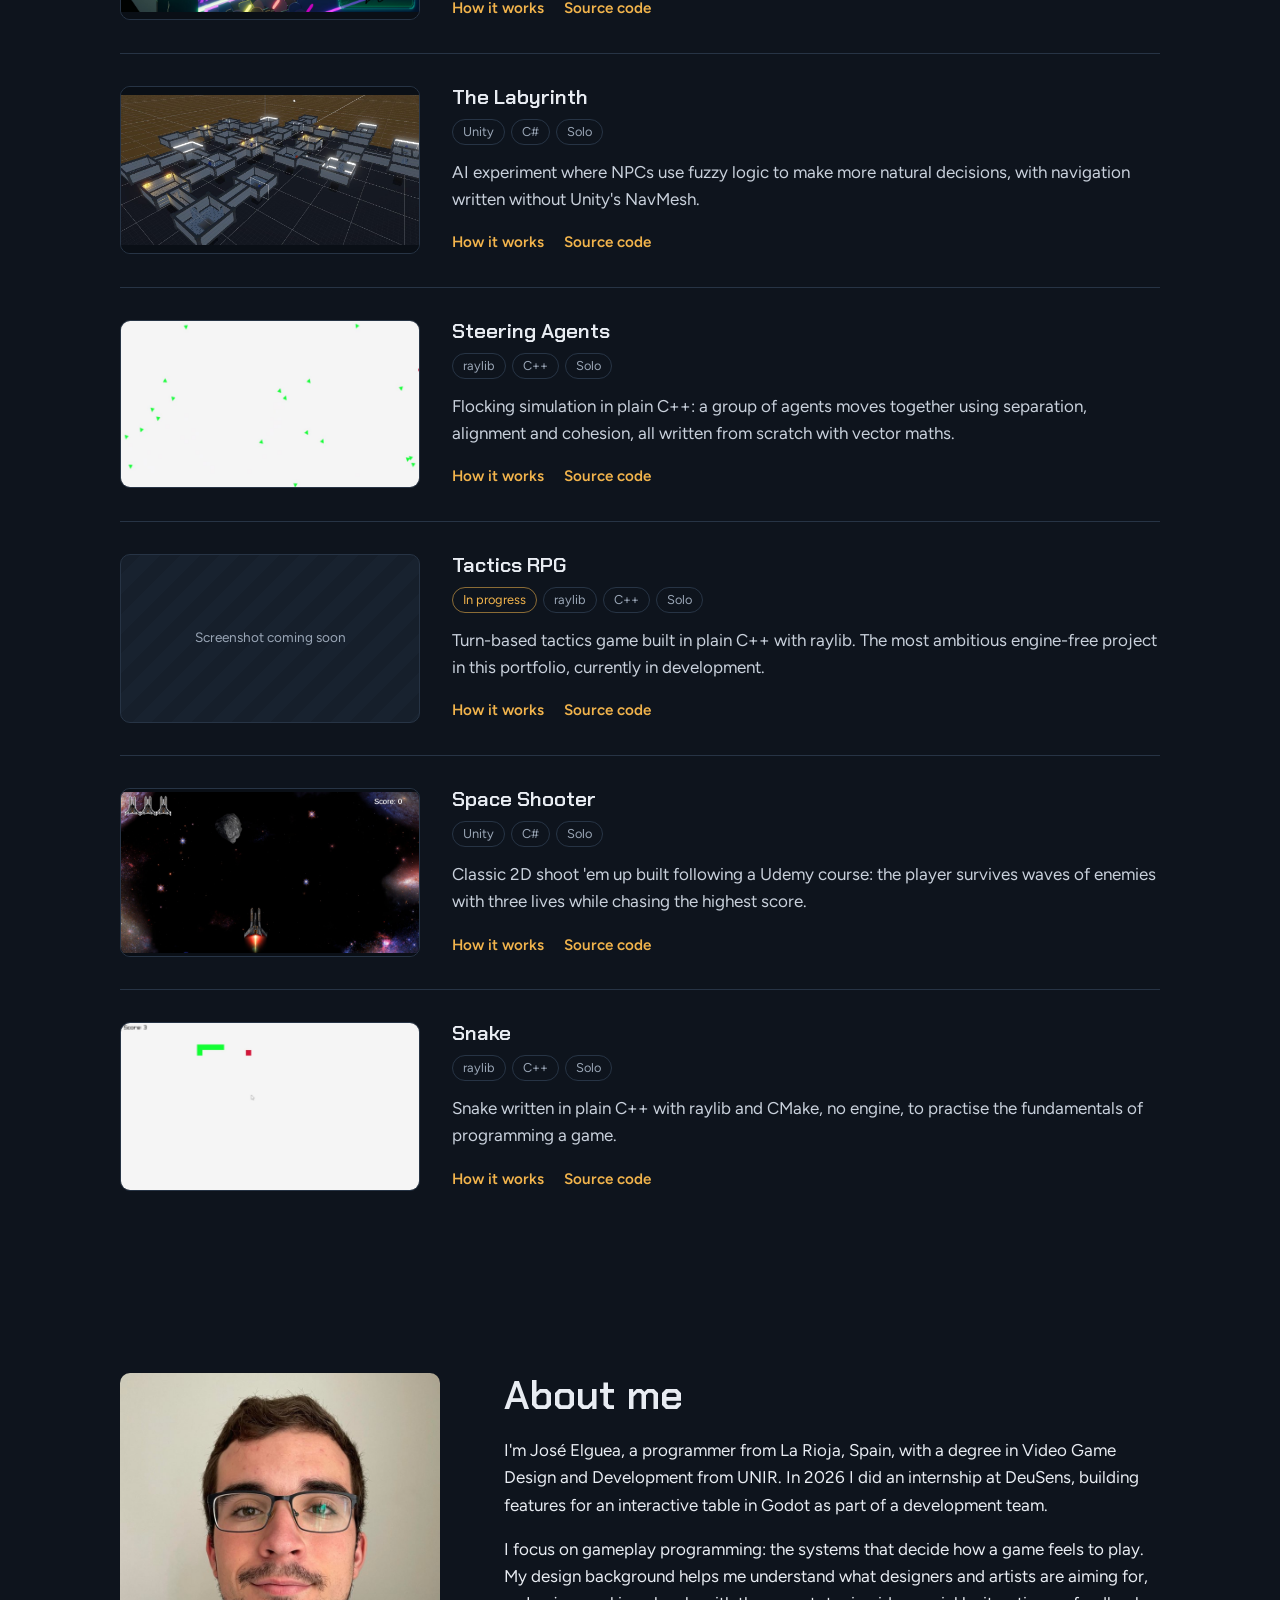
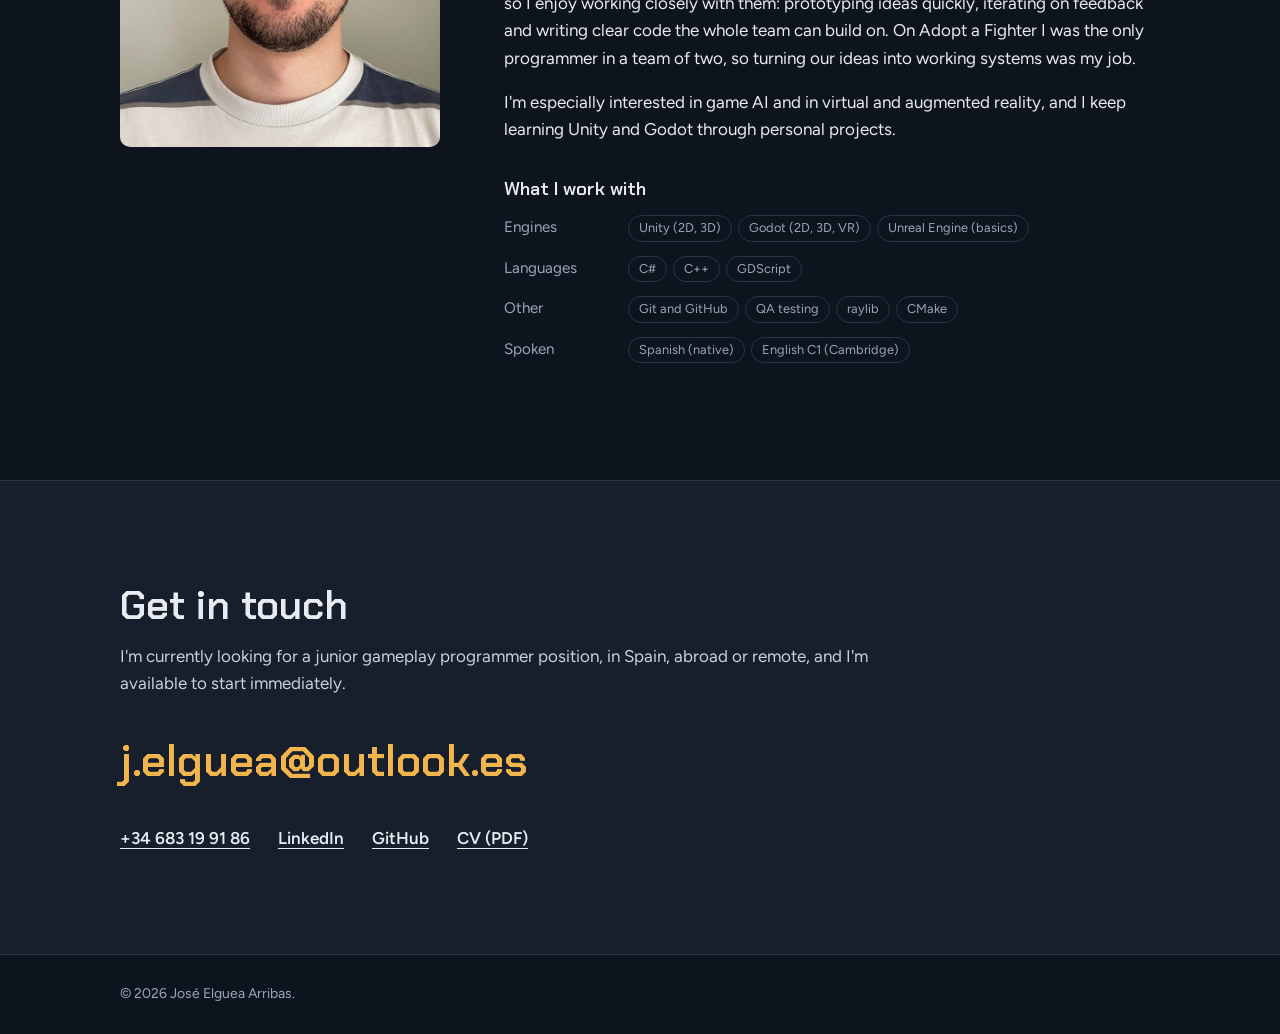
==== commit 50be26a9: "Text Adjustments" ====
--- a/index.html
+++ b/index.html
@@ -88,7 +88,7 @@
 
     <section class="contact" id="contact" aria-labelledby="contact-title">
       <div class="wrap">
-        <h2 id="contact-title" data-i18n="contactTitle">Let's talk</h2>
+        <h2 id="contact-title" data-i18n="contactTitle">Get in touch</h2>
         <p class="contact-body" data-i18n="contactBody"></p>
         <a class="contact-email" id="contact-email" href="mailto:j.elguea@outlook.es">j.elguea@outlook.es</a>
         <ul class="contact-links">
